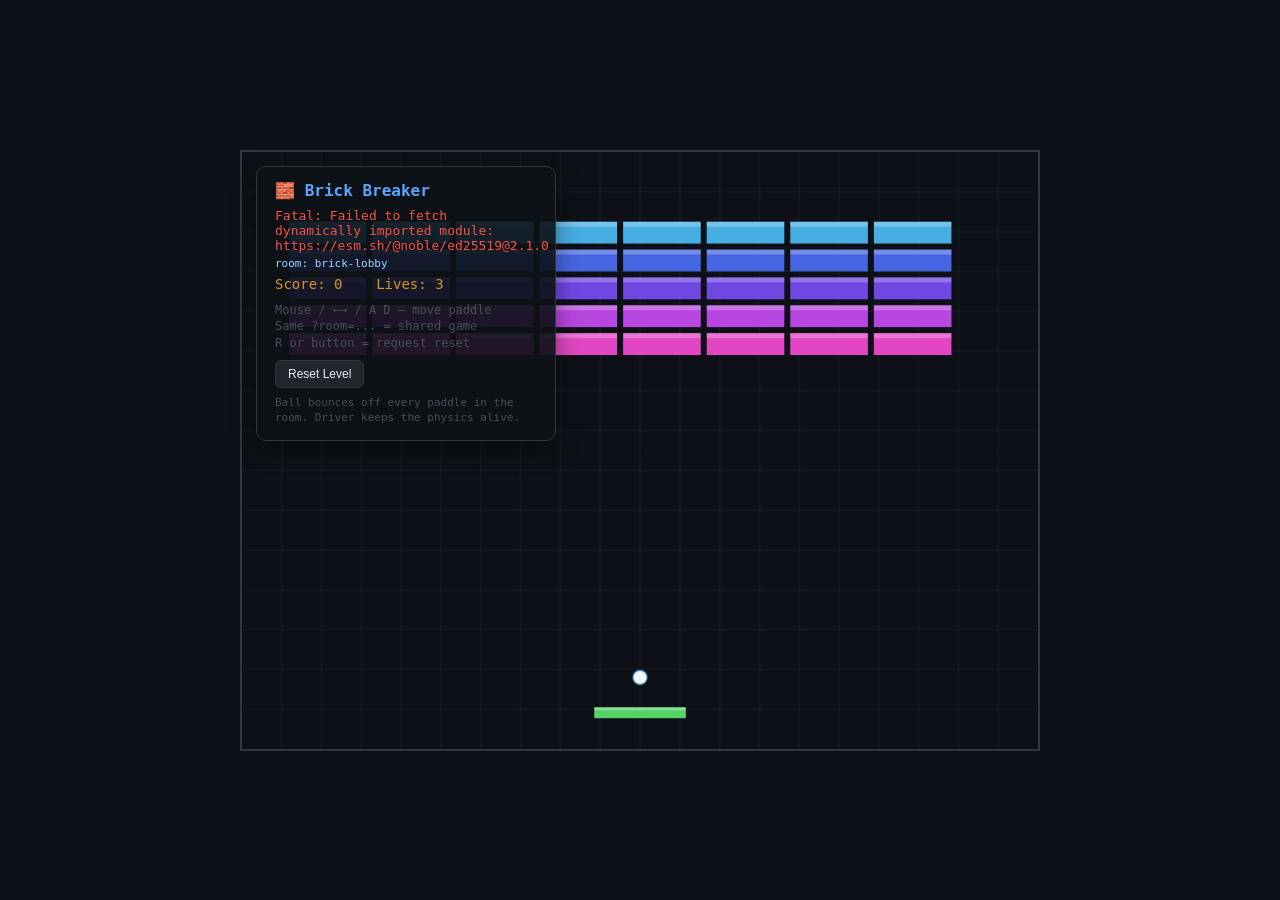
==== games/brick-breaker/index.html @ 18eae80f "style: run cargo fmt on both workspaces (rust/ and conquerd-client) This is the first commit ever fo" ====
<!DOCTYPE html>
<html lang="en">
<head>
  <meta charset="UTF-8">
  <meta name="viewport" content="width=device-width, initial-scale=1.0">
  <title>Conquerd — Brick Breaker • game.relay.v1</title>
  <style>
    * { box-sizing: border-box; margin: 0; padding: 0; }
    body {
      background: #0d1117;
      color: #e6edf3;
      font-family: ui-monospace, "Cascadia Code", "Fira Code", monospace;
      overflow: hidden;
      display: flex;
      align-items: center;
      justify-content: center;
      height: 100vh;
    }
    #game-container {
      position: relative;
      width: min(800px, 96vw);
    }
    #canvas {
      display: block;
      border: 2px solid #30363d;
      background: #0d1117;
      touch-action: none;
      width: min(800px, 96vw);
      height: auto;
      image-rendering: crisp-edges;
    }
    #overlay {
      position: absolute;
      top: 16px;
      left: 16px;
      background: rgba(13, 17, 23, 0.9);
      border: 1px solid #30363d;
      border-radius: 10px;
      padding: 14px 18px;
      font-size: 13px;
      min-width: 240px;
      max-width: 300px;
      z-index: 10;
      box-shadow: 0 8px 24px rgba(0,0,0,0.4);
    }
    #overlay h1 {
      font-size: 16px;
      color: #58a6ff;
      margin-bottom: 8px;
    }
    #status { color: #8b949e; }
    #status.connected { color: #3fb950; }
    #status.error { color: #f85149; }
    #info {
      margin-top: 10px;
      color: #484f58;
      font-size: 12px;
      line-height: 1.4;
    }
    .score {
      color: #d29922;
      font-size: 14px;
      margin-top: 6px;
    }
    #room-label {
      color: #a5d6ff;
      font-size: 11px;
      margin-top: 4px;
    }
    button {
      background: #21262d;
      color: #e6edf3;
      border: 1px solid #30363d;
      padding: 6px 12px;
      border-radius: 6px;
      font-size: 12px;
      cursor: pointer;
      margin-top: 8px;
    }
    button:hover { background: #30363d; }
    #hint {
      margin-top: 8px;
      color: #484f58;
      font-size: 11px;
      line-height: 1.35;
    }
  </style>
</head>
<body>
  <div id="game-container">
    <canvas id="canvas" width="800" height="600"></canvas>
    <div id="overlay">
      <h1>🧱 Brick Breaker</h1>
      <div id="status">Connecting…</div>
      <div id="room-label"></div>
      <div class="score" id="score">Score: 0 &nbsp;&nbsp; Lives: 3</div>
      <div id="info">
        Mouse / ←→ / A D — move paddle<br>
        Same <code>?room=...</code> = shared game<br>
        R or button = request reset
      </div>
      <button id="reset">Reset Level</button>
      <div id="hint">Ball bounces off every paddle in the room. Driver keeps the physics alive.</div>
    </div>
  </div>
  <script type="module" src="brick-breaker.js"></script>
</body>
</html>
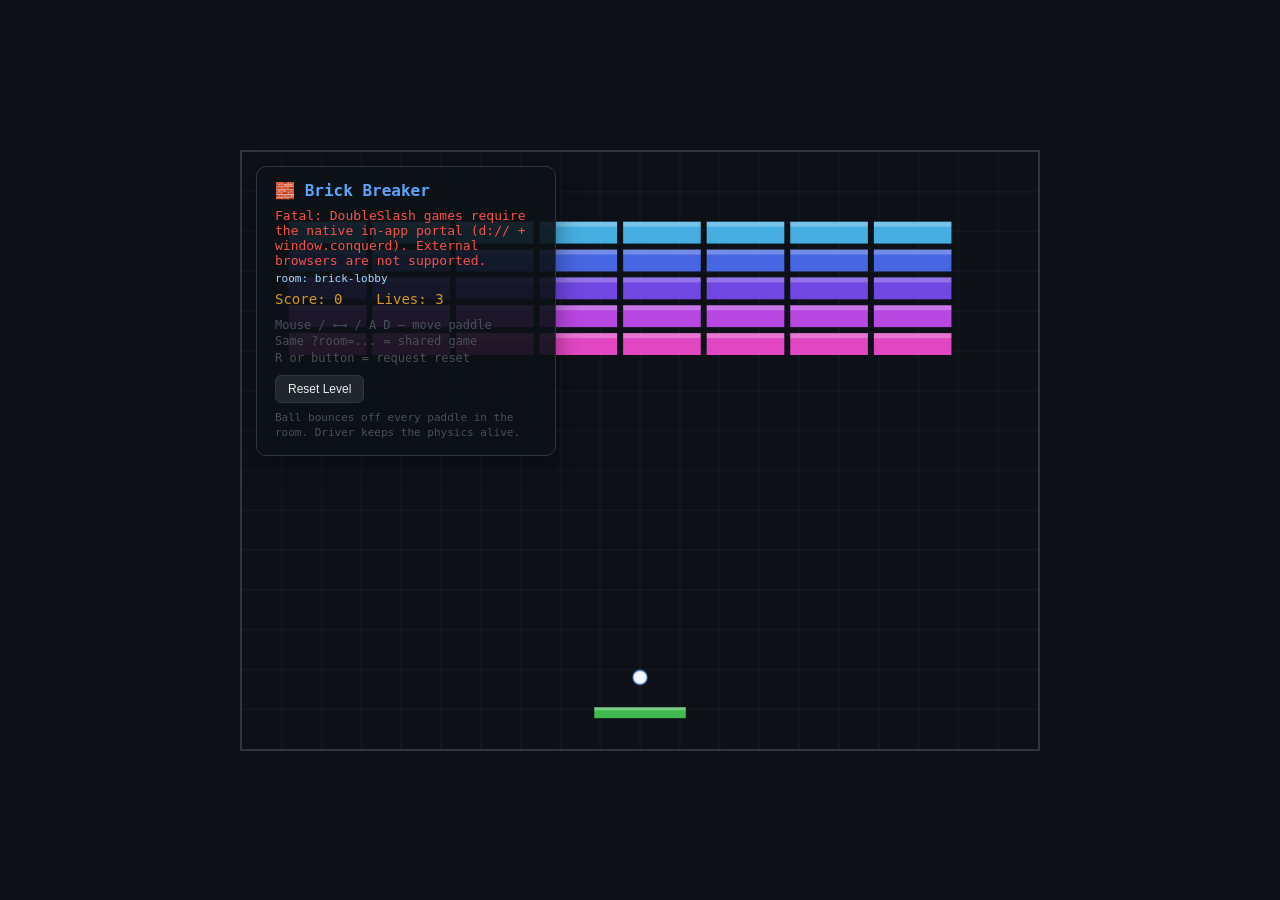
==== commit 09f29865: "DoubleSlash" ====
--- a/games/brick-breaker/index.html
+++ b/games/brick-breaker/index.html
@@ -3,7 +3,7 @@
 <head>
   <meta charset="UTF-8">
   <meta name="viewport" content="width=device-width, initial-scale=1.0">
-  <title>Conquerd — Brick Breaker • game.relay.v1</title>
+  <title>DoubleSlash — Brick Breaker • game.relay.v1</title>
   <style>
     * { box-sizing: border-box; margin: 0; padding: 0; }
     body {
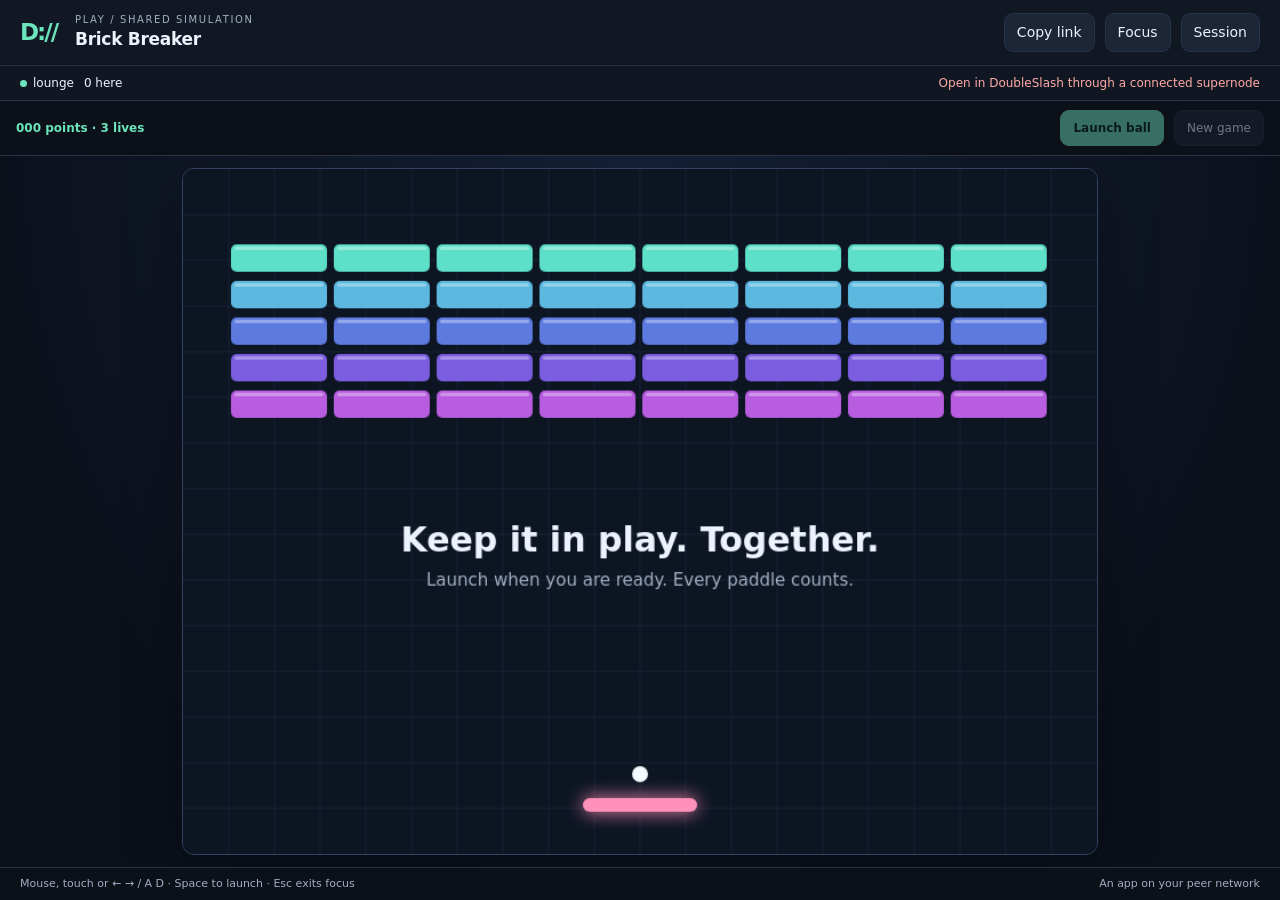
==== commit a7bfe08b: "Prepare Android for Play and mint https invite links Raise the Android client to Play's 2026 floor (" ====
--- a/games/brick-breaker/index.html
+++ b/games/brick-breaker/index.html
@@ -1,108 +1,68 @@
-<!DOCTYPE html>
+<!doctype html>
 <html lang="en">
-<head>
-  <meta charset="UTF-8">
-  <meta name="viewport" content="width=device-width, initial-scale=1.0">
-  <title>DoubleSlash — Brick Breaker • game.relay.v1</title>
-  <style>
-    * { box-sizing: border-box; margin: 0; padding: 0; }
-    body {
-      background: #0d1117;
-      color: #e6edf3;
-      font-family: ui-monospace, "Cascadia Code", "Fira Code", monospace;
-      overflow: hidden;
-      display: flex;
-      align-items: center;
-      justify-content: center;
-      height: 100vh;
-    }
-    #game-container {
-      position: relative;
-      width: min(800px, 96vw);
-    }
-    #canvas {
-      display: block;
-      border: 2px solid #30363d;
-      background: #0d1117;
-      touch-action: none;
-      width: min(800px, 96vw);
-      height: auto;
-      image-rendering: crisp-edges;
-    }
-    #overlay {
-      position: absolute;
-      top: 16px;
-      left: 16px;
-      background: rgba(13, 17, 23, 0.9);
-      border: 1px solid #30363d;
-      border-radius: 10px;
-      padding: 14px 18px;
-      font-size: 13px;
-      min-width: 240px;
-      max-width: 300px;
-      z-index: 10;
-      box-shadow: 0 8px 24px rgba(0,0,0,0.4);
-    }
-    #overlay h1 {
-      font-size: 16px;
-      color: #58a6ff;
-      margin-bottom: 8px;
-    }
-    #status { color: #8b949e; }
-    #status.connected { color: #3fb950; }
-    #status.error { color: #f85149; }
-    #info {
-      margin-top: 10px;
-      color: #484f58;
-      font-size: 12px;
-      line-height: 1.4;
-    }
-    .score {
-      color: #d29922;
-      font-size: 14px;
-      margin-top: 6px;
-    }
-    #room-label {
-      color: #a5d6ff;
-      font-size: 11px;
-      margin-top: 4px;
-    }
-    button {
-      background: #21262d;
-      color: #e6edf3;
-      border: 1px solid #30363d;
-      padding: 6px 12px;
-      border-radius: 6px;
-      font-size: 12px;
-      cursor: pointer;
-      margin-top: 8px;
-    }
-    button:hover { background: #30363d; }
-    #hint {
-      margin-top: 8px;
-      color: #484f58;
-      font-size: 11px;
-      line-height: 1.35;
-    }
-  </style>
-</head>
-<body>
-  <div id="game-container">
-    <canvas id="canvas" width="800" height="600"></canvas>
-    <div id="overlay">
-      <h1>🧱 Brick Breaker</h1>
-      <div id="status">Connecting…</div>
-      <div id="room-label"></div>
-      <div class="score" id="score">Score: 0 &nbsp;&nbsp; Lives: 3</div>
-      <div id="info">
-        Mouse / ←→ / A D — move paddle<br>
-        Same <code>?room=...</code> = shared game<br>
-        R or button = request reset
+  <head>
+    <meta charset="utf-8" />
+    <meta name="viewport" content="width=device-width, initial-scale=1" />
+    <title>Brick Breaker &middot; DoubleSlash Apps</title>
+    <link rel="stylesheet" href="../../web-sdk/demo-shell.css" />
+  </head>
+  <body>
+    <main class="app">
+      <header class="app-header">
+        <a href="/" class="brand" aria-label="Back to portal">D://</a>
+        <div class="app-heading">
+          <div class="eyebrow">DoubleSlash Apps</div>
+          <h1>Brick Breaker</h1>
+        </div>
+        <div class="header-actions">
+          <button id="share">Copy link</button
+          ><button id="focus" aria-pressed="false">Focus</button
+          ><button
+            id="session-toggle"
+            aria-expanded="false"
+            aria-controls="session-panel"
+          >
+            Session
+          </button>
+        </div>
+      </header>
+      <div class="session-bar">
+        <span><i class="live-dot"></i><span id="room-label">lounge</span></span
+        ><span id="peers-count">0 here</span
+        ><span id="status" role="status">Connecting...</span
+        ><button id="exit-focus">Exit focus</button>
       </div>
-      <button id="reset">Reset Level</button>
-      <div id="hint">Ball bounces off every paddle in the room. Driver keeps the physics alive.</div>
-    </div>
-  </div>
-  <script type="module" src="brick-breaker.js"></script>
-</body>
+      <div class="work-area">
+        <section class="workspace" aria-label="Brick Breaker">
+          <div class="toolbar">
+            <span id="score">Score 0 &middot; 3 lives</span
+            ><span class="spacer"></span
+            ><button id="launch" class="primary">Launch ball</button
+            ><button id="reset">New game</button>
+          </div>
+          <div class="stage brick-stage">
+            <canvas
+              id="canvas"
+              width="800"
+              height="600"
+              tabindex="0"
+              aria-label="Brick Breaker interactive canvas"
+            ></canvas>
+          </div>
+        </section>
+        <aside
+          id="session-panel"
+          class="session-panel"
+          hidden
+          aria-label="Session and connection details"
+        ></aside>
+      </div>
+      <footer class="app-footer">
+        <span id="controls-hint"></span
+        ><span class="notice" id="notice" role="status"></span
+        ><span class="footer-detail">An app on your peer network</span>
+      </footer>
+    </main>
+    <script type="module" src="brick-breaker.js"></script>
+  </body>
 </html>
--- a/web-sdk/demo-shell.css
+++ b/web-sdk/demo-shell.css
@@ -0,0 +1,412 @@
+:root {
+  color-scheme: dark;
+  --bg: #0c1018;
+  --panel: #141b27;
+  --line: #273246;
+  --text: #edf3fd;
+  --muted: #a1aec3;
+  --accent: #87b7ff;
+  --mint: #6be4bc;
+}
+* {
+  box-sizing: border-box;
+}
+body {
+  margin: 0;
+  background: var(--bg);
+  color: var(--text);
+  font:
+    14px/1.5 system-ui,
+    sans-serif;
+}
+button,
+input,
+a {
+  -webkit-tap-highlight-color: transparent;
+}
+button,
+input,
+.button {
+  font: inherit;
+  border: 1px solid var(--line);
+  border-radius: 9px;
+  padding: 8px 12px;
+  background: #1c2636;
+  color: var(--text);
+}
+button,
+.button {
+  cursor: pointer;
+  text-decoration: none;
+  white-space: nowrap;
+}
+button:hover,
+.button:hover {
+  background: #2a3a50;
+  border-color: #536c90;
+}
+button:focus-visible,
+a:focus-visible,
+input:focus-visible,
+summary:focus-visible {
+  outline: 2px solid var(--mint);
+  outline-offset: 3px;
+}
+button:disabled {
+  opacity: 0.45;
+  cursor: default;
+}
+button.primary {
+  background: var(--mint);
+  color: #08271f;
+  border-color: var(--mint);
+  font-weight: 700;
+}
+button.active,
+button[aria-pressed="true"] {
+  border-color: var(--mint);
+  color: var(--mint);
+}
+a {
+  color: var(--accent);
+}
+.app {
+  height: 100vh;
+  height: 100dvh;
+  display: grid;
+  grid-template-rows: auto auto minmax(0, 1fr) auto;
+}
+.app-header {
+  display: flex;
+  align-items: center;
+  gap: 18px;
+  padding: 12px 20px;
+  border-bottom: 1px solid var(--line);
+  background: #111823;
+}
+.brand {
+  color: var(--mint);
+  text-decoration: none;
+  font-size: 23px;
+  font-weight: 900;
+  letter-spacing: -2px;
+}
+.app-heading {
+  flex: 1;
+  min-width: 0;
+}
+h1 {
+  margin: 0;
+  font-size: 17px;
+  letter-spacing: -0.3px;
+}
+.eyebrow {
+  text-transform: uppercase;
+  font-size: 10px;
+  letter-spacing: 1.6px;
+  color: var(--muted);
+}
+.header-actions,
+.session-bar,
+.toolbar,
+.toolbar-group {
+  display: flex;
+  align-items: center;
+  gap: 10px;
+}
+.session-bar {
+  flex-wrap: wrap;
+  padding: 8px 20px;
+  background: #101722;
+  border-bottom: 1px solid var(--line);
+  font-size: 12px;
+}
+.session-bar #status {
+  margin-left: auto;
+  color: var(--muted);
+  max-width: 55%;
+  overflow-wrap: anywhere;
+}
+#status.connected {
+  color: var(--mint);
+}
+#status.error {
+  color: #ffaaa6;
+}
+.live-dot {
+  width: 7px;
+  height: 7px;
+  border-radius: 50%;
+  background: var(--mint);
+  display: inline-block;
+  margin-right: 6px;
+}
+.work-area {
+  display: flex;
+  min-height: 0;
+  min-width: 0;
+}
+.workspace {
+  display: flex;
+  flex: 1;
+  flex-direction: column;
+  min-width: 0;
+  min-height: 0;
+}
+.stage {
+  flex: 1;
+  min-height: 0;
+  position: relative;
+  display: flex;
+  align-items: center;
+  justify-content: center;
+  overflow: hidden;
+  background: radial-gradient(ellipse at top, #16223a, #0b101a 75%);
+}
+canvas {
+  display: block;
+  touch-action: none;
+}
+.stage canvas {
+  width: 100%;
+  height: 100%;
+  min-width: 0;
+}
+.brick-stage {
+  padding: 12px;
+}
+.brick-stage canvas {
+  width: auto;
+  height: auto;
+  max-width: 100%;
+  max-height: 100%;
+  aspect-ratio: 4/3;
+  border: 1px solid #344363;
+  border-radius: 12px;
+  box-shadow: 0 16px 60px #0005;
+}
+.toolbar {
+  flex-wrap: wrap;
+  padding: 9px 16px;
+  border-bottom: 1px solid var(--line);
+  font-size: 12px;
+}
+.toolbar .spacer {
+  flex: 1;
+}
+.toolbar label {
+  color: var(--muted);
+}
+.session-panel {
+  width: 290px;
+  flex: 0 0 290px;
+  overflow: auto;
+  padding: 20px;
+  background: var(--panel);
+  border-left: 1px solid var(--line);
+}
+.session-panel[hidden] {
+  display: none;
+}
+.session-panel h2 {
+  font-size: 15px;
+  margin: 0 0 12px;
+}
+.session-panel h3 {
+  font-size: 11px;
+  color: var(--muted);
+  text-transform: uppercase;
+  letter-spacing: 1px;
+  margin: 25px 0 10px;
+}
+.session-panel p {
+  color: var(--muted);
+  font-size: 12px;
+}
+.session-panel form {
+  display: flex;
+  flex-wrap: wrap;
+  gap: 8px;
+}
+.session-panel input {
+  width: 100%;
+  min-width: 0;
+}
+.members {
+  list-style: none;
+  margin: 0;
+  padding: 0;
+}
+.members li {
+  display: flex;
+  gap: 8px;
+  align-items: center;
+  margin: 8px 0;
+  font-size: 12px;
+}
+.member-dot {
+  width: 9px;
+  height: 9px;
+  border-radius: 50%;
+  flex: none;
+}
+.member-meta {
+  margin-left: auto;
+  color: var(--muted);
+  font-size: 10px;
+}
+.metrics {
+  display: grid;
+  grid-template-columns: 1fr 1fr;
+  gap: 8px;
+}
+.metric {
+  background: #0e1520;
+  border: 1px solid var(--line);
+  padding: 10px;
+  border-radius: 9px;
+}
+.metric b {
+  display: block;
+  font-size: 17px;
+  font-weight: 600;
+}
+.metric span {
+  font-size: 10px;
+  color: var(--muted);
+}
+.sparkline {
+  width: 100%;
+  height: 42px;
+  margin-top: 12px;
+}
+.app-footer {
+  border-top: 1px solid var(--line);
+  padding: 8px 20px;
+  display: flex;
+  gap: 16px;
+  justify-content: space-between;
+  color: var(--muted);
+  font-size: 11px;
+}
+.app-footer span {
+  overflow-wrap: anywhere;
+}
+.notice {
+  color: var(--mint);
+}
+#palette,
+#sizes {
+  display: flex;
+  gap: 5px;
+}
+.swatch {
+  width: 25px;
+  height: 25px;
+  min-width: 25px;
+  padding: 0;
+  border-radius: 50%;
+}
+.swatch.active {
+  outline: 2px solid white;
+  outline-offset: 2px;
+}
+.size-btn {
+  min-width: 28px;
+  height: 30px;
+  padding: 2px;
+  display: grid;
+  place-items: center;
+}
+.size-btn .dot {
+  border-radius: 50%;
+  background: currentColor;
+}
+.eraser-cursor {
+  cursor: cell;
+}
+#palette.disabled {
+  opacity: 0.4;
+}
+#score {
+  font-variant-numeric: tabular-nums;
+  color: var(--mint);
+  font-weight: 600;
+}
+details {
+  border-top: 1px solid var(--line);
+  margin-top: 22px;
+  padding-top: 14px;
+  font-size: 12px;
+}
+summary {
+  cursor: pointer;
+}
+.focus-mode .app-header,
+.focus-mode .toolbar,
+.focus-mode .session-panel,
+.focus-mode .app-footer {
+  display: none;
+}
+.focus-mode.app {
+  grid-template-rows: auto minmax(0, 1fr);
+}
+.focus-mode #exit-focus {
+  display: block;
+}
+#exit-focus {
+  display: none;
+}
+@media (max-width: 760px) {
+  .app-header {
+    padding: 10px 12px;
+    gap: 12px;
+  }
+  .header-actions {
+    gap: 6px;
+  }
+  .header-actions button {
+    padding: 7px 9px;
+    font-size: 12px;
+  }
+  .session-bar {
+    padding: 7px 12px;
+    gap: 8px;
+  }
+  .app-heading .eyebrow {
+    display: none;
+  }
+  .work-area:has(.session-panel:not([hidden])) .workspace {
+    display: none;
+  }
+  .session-panel {
+    width: 100%;
+    flex: 1;
+    border-left: 0;
+  }
+  .app-footer {
+    padding: 7px 12px;
+  }
+  .app-footer .footer-detail {
+    display: none;
+  }
+  .toolbar {
+    gap: 8px;
+    padding: 8px 10px;
+  }
+  .toolbar-group {
+    gap: 5px;
+  }
+  #palette {
+    flex-wrap: wrap;
+    max-width: 185px;
+  }
+  .brick-stage {
+    padding: 6px;
+  }
+}
+@media (prefers-reduced-motion: reduce) {
+  * {
+    scroll-behavior: auto !important;
+  }
+}
